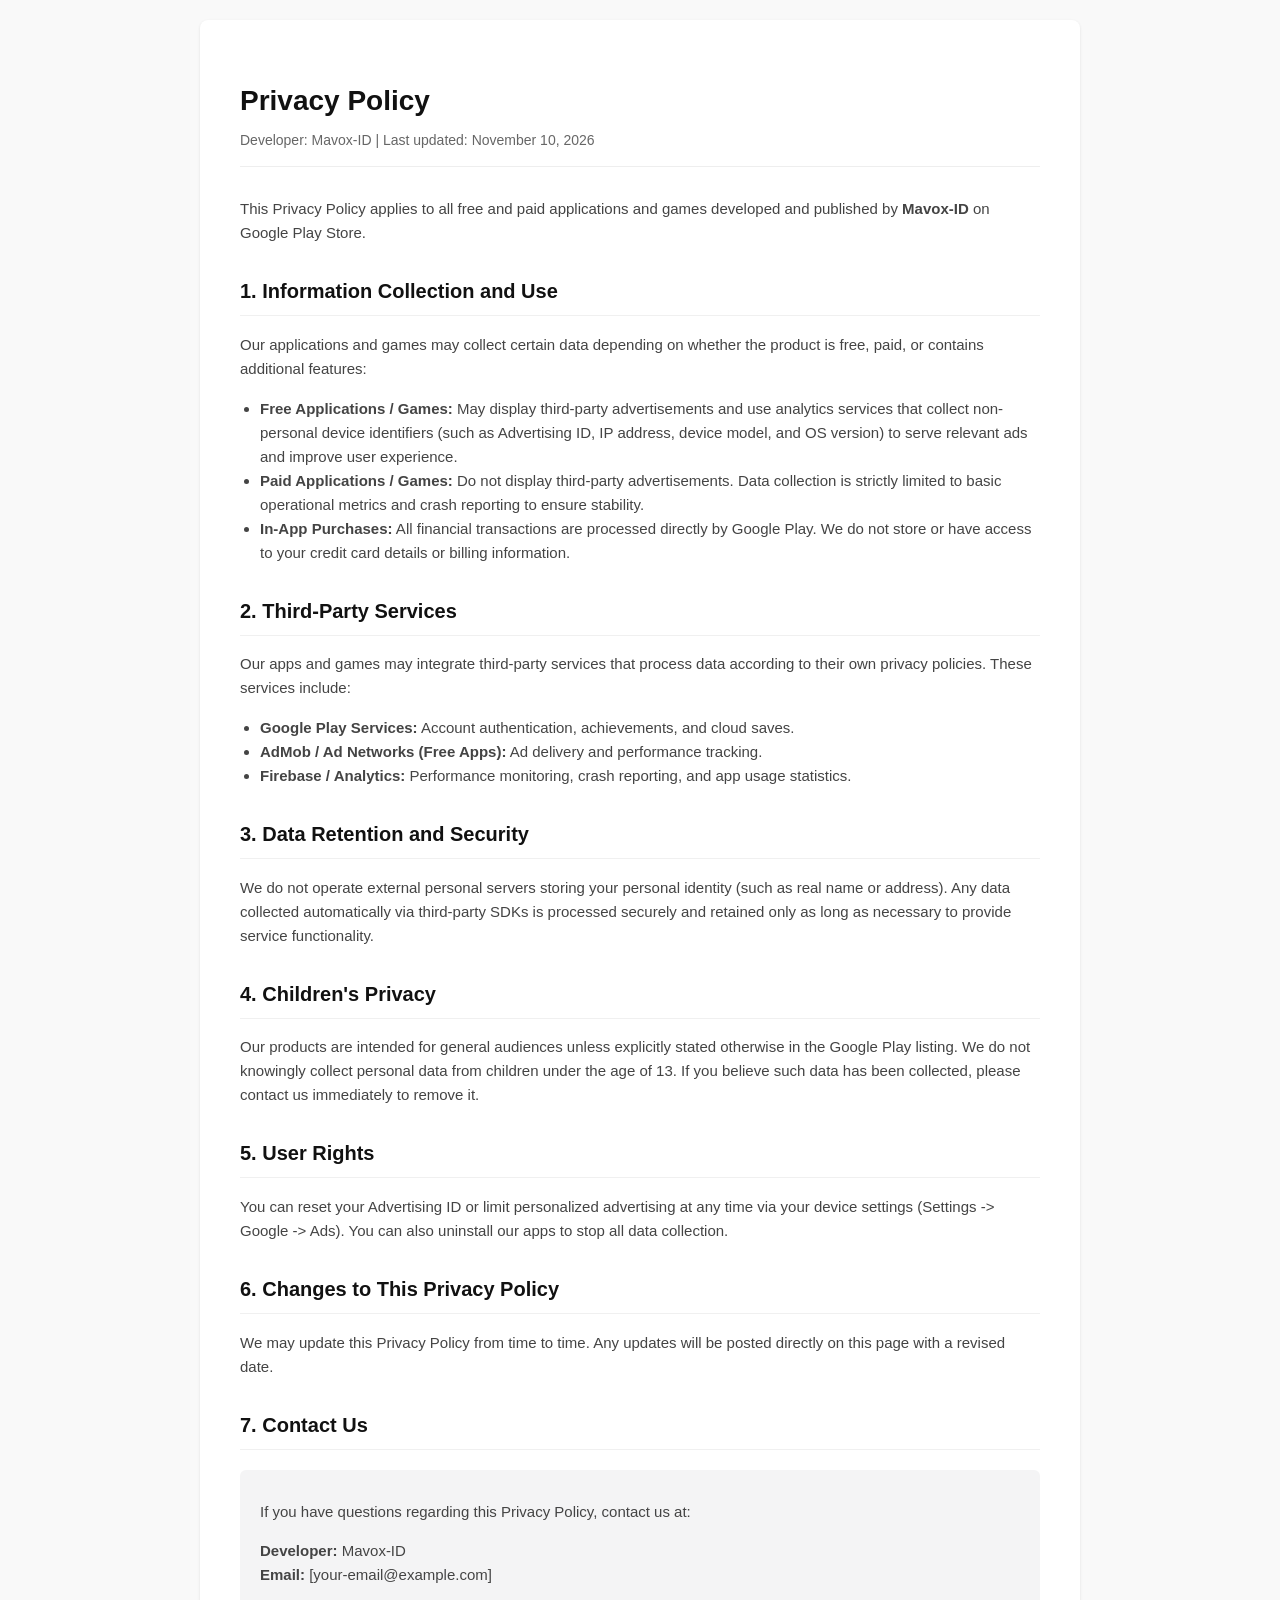
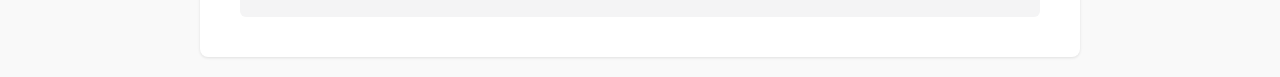
==== policy/index.html @ 71b4d7c6 "Add Policy" ====
<!DOCTYPE html>
<html lang="en">
<head>
    <meta charset="UTF-8">
    <meta name="viewport" content="width=device-width, initial-scale=1.0">
    <title>Privacy Policy - Mavox-ID</title>
    <style>
        body {
            font-family: -apple-system, BlinkMacSystemFont, "Segoe UI", Roboto, Helvetica, Arial, sans-serif;
            line-height: 1.6;
            color: #222;
            background-color: #f9f9f9;
            margin: 0;
            padding: 20px;
        }
        .container {
            max-width: 800px;
            margin: 0 auto;
            background: #fff;
            padding: 40px;
            border-radius: 8px;
            box-shadow: 0 1px 3px rgba(0,0,0,0.1);
        }
        h1 {
            font-size: 28px;
            margin-bottom: 5px;
            color: #111;
        }
        .subtitle {
            color: #666;
            font-size: 14px;
            margin-bottom: 30px;
            border-bottom: 1px solid #eee;
            padding-bottom: 15px;
        }
        h2 {
            font-size: 20px;
            margin-top: 30px;
            color: #111;
            border-bottom: 1px solid #f0f0f0;
            padding-bottom: 8px;
        }
        p, li {
            font-size: 15px;
            color: #444;
        }
        ul {
            padding-left: 20px;
        }
        .contact-box {
            background: #f4f4f5;
            padding: 15px 20px;
            border-radius: 6px;
            margin-top: 20px;
        }
    </style>
</head>
<body>

<div class="container">
    <h1>Privacy Policy</h1>
    <div class="subtitle">Developer: Mavox-ID | Last updated: November 10, 2026</div>

    <p>This Privacy Policy applies to all free and paid applications and games developed and published by <strong>Mavox-ID</strong> on Google Play Store.</p>

    <h2>1. Information Collection and Use</h2>
    <p>Our applications and games may collect certain data depending on whether the product is free, paid, or contains additional features:</p>
    <ul>
        <li><strong>Free Applications / Games:</strong> May display third-party advertisements and use analytics services that collect non-personal device identifiers (such as Advertising ID, IP address, device model, and OS version) to serve relevant ads and improve user experience.</li>
        <li><strong>Paid Applications / Games:</strong> Do not display third-party advertisements. Data collection is strictly limited to basic operational metrics and crash reporting to ensure stability.</li>
        <li><strong>In-App Purchases:</strong> All financial transactions are processed directly by Google Play. We do not store or have access to your credit card details or billing information.</li>
    </ul>

    <h2>2. Third-Party Services</h2>
    <p>Our apps and games may integrate third-party services that process data according to their own privacy policies. These services include:</p>
    <ul>
        <li><strong>Google Play Services:</strong> Account authentication, achievements, and cloud saves.</li>
        <li><strong>AdMob / Ad Networks (Free Apps):</strong> Ad delivery and performance tracking.</li>
        <li><strong>Firebase / Analytics:</strong> Performance monitoring, crash reporting, and app usage statistics.</li>
    </ul>

    <h2>3. Data Retention and Security</h2>
    <p>We do not operate external personal servers storing your personal identity (such as real name or address). Any data collected automatically via third-party SDKs is processed securely and retained only as long as necessary to provide service functionality.</p>

    <h2>4. Children's Privacy</h2>
    <p>Our products are intended for general audiences unless explicitly stated otherwise in the Google Play listing. We do not knowingly collect personal data from children under the age of 13. If you believe such data has been collected, please contact us immediately to remove it.</p>

    <h2>5. User Rights</h2>
    <p>You can reset your Advertising ID or limit personalized advertising at any time via your device settings (Settings -> Google -> Ads). You can also uninstall our apps to stop all data collection.</p>

    <h2>6. Changes to This Privacy Policy</h2>
    <p>We may update this Privacy Policy from time to time. Any updates will be posted directly on this page with a revised date.</p>

    <h2>7. Contact Us</h2>
    <div class="contact-box">
        <p>If you have questions regarding this Privacy Policy, contact us at:</p>
        <p><strong>Developer:</strong> Mavox-ID<br>
        <strong>Email:</strong> [your-email@example.com]</p>
    </div>
</div>

</body>
</html>
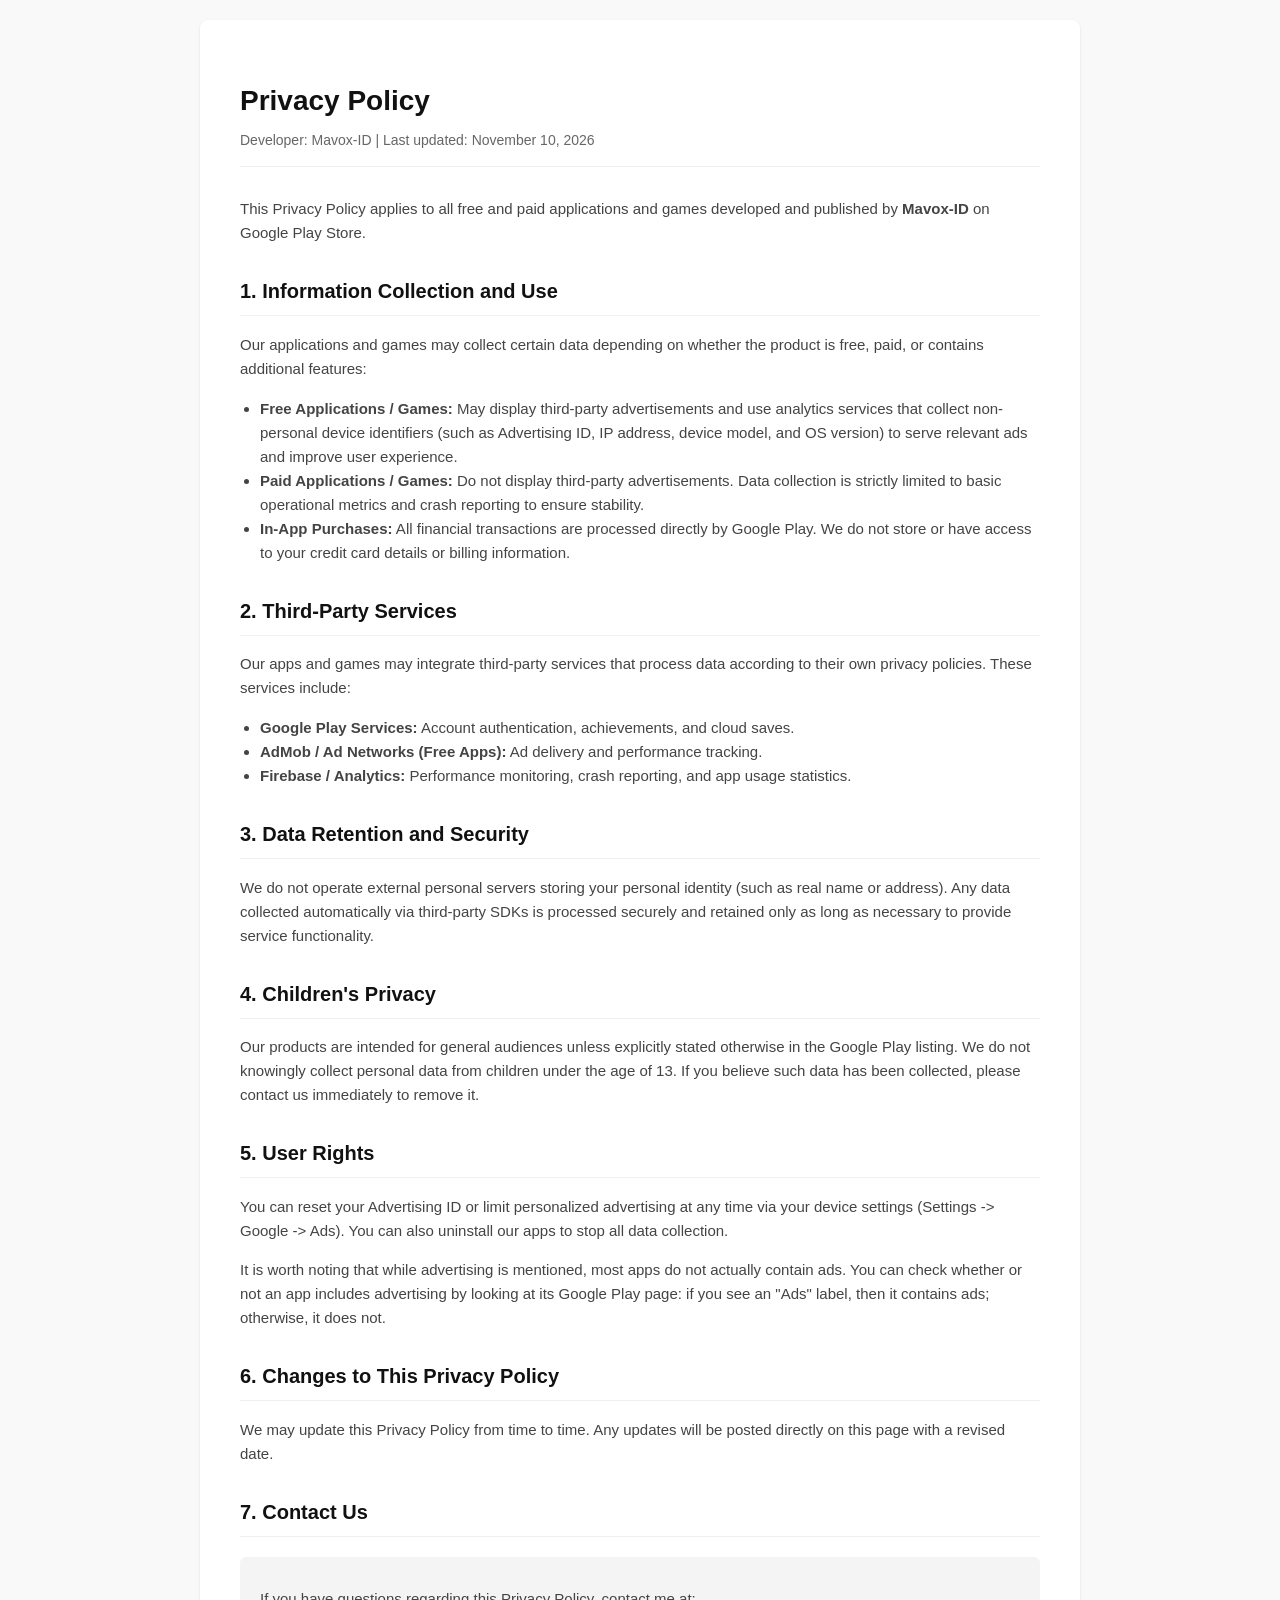
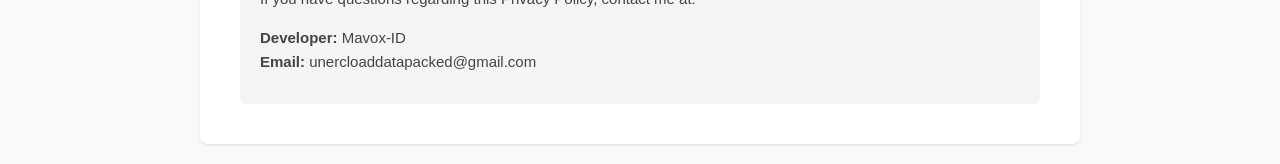
==== commit 267113f7: "Update contact information in privacy policy" ====
--- a/policy/index.html
+++ b/policy/index.html
@@ -87,15 +87,16 @@
 
     <h2>5. User Rights</h2>
     <p>You can reset your Advertising ID or limit personalized advertising at any time via your device settings (Settings -> Google -> Ads). You can also uninstall our apps to stop all data collection.</p>
+    <p>It is worth noting that while advertising is mentioned, most apps do not actually contain ads. You can check whether or not an app includes advertising by looking at its Google Play page: if you see an "Ads" label, then it contains ads; otherwise, it does not.</p>
 
     <h2>6. Changes to This Privacy Policy</h2>
     <p>We may update this Privacy Policy from time to time. Any updates will be posted directly on this page with a revised date.</p>
 
     <h2>7. Contact Us</h2>
     <div class="contact-box">
-        <p>If you have questions regarding this Privacy Policy, contact us at:</p>
+        <p>If you have questions regarding this Privacy Policy, contact me at:</p>
         <p><strong>Developer:</strong> Mavox-ID<br>
-        <strong>Email:</strong> [your-email@example.com]</p>
+        <strong>Email:</strong> unercloaddatapacked@gmail.com</p>
     </div>
 </div>
 
